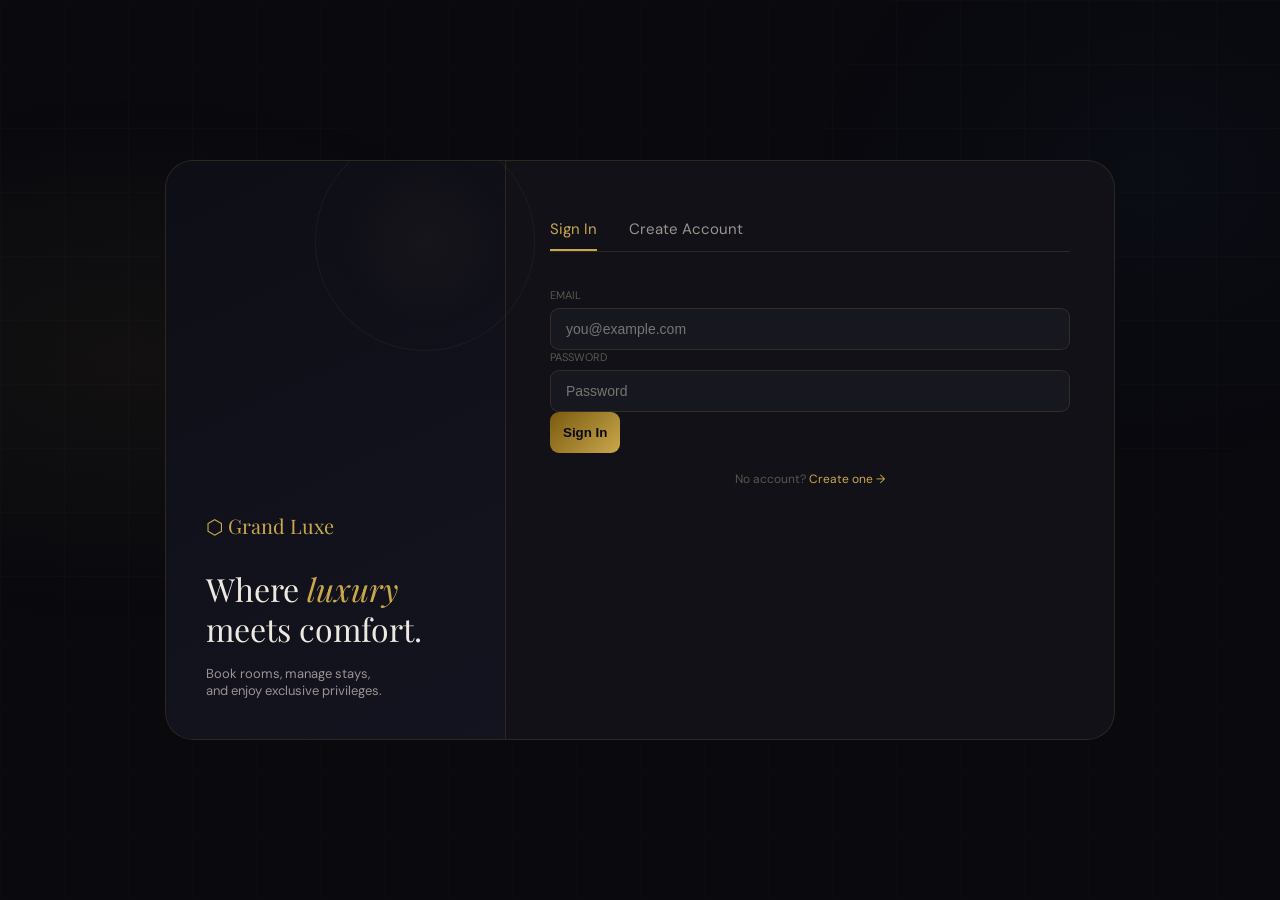
==== views/index.html @ 8d6f1d57 "hend" ====
<!DOCTYPE html>
<html lang="ar">
<head>
  <meta charset="UTF-8">
  <meta name="viewport" content="width=device-width, initial-scale=1.0">
  <title>Grand Luxe</title>
  <link href="https://fonts.googleapis.com/css2?family=Playfair+Display:ital,wght@0,400;0,600;0,700;1,400&family=DM+Sans:wght@300;400;500;600&display=swap" rel="stylesheet">
 <link rel="stylesheet" href="../public/style.css">
</head>

<body>

<div class="ambient"></div>
<div class="grid-overlay"></div>

<div class="auth-wrapper">
  <div class="auth-shell">

    <!-- LEFT -->
    <div class="auth-left">
      <div class="auth-orb"></div>
      <div class="auth-logo">⬡ Grand Luxe</div>
      <div class="auth-title">Where <em>luxury</em><br>meets comfort.</div>
      <div class="auth-sub">Book rooms, manage stays,<br>and enjoy exclusive privileges.</div>
    </div>

    <!-- RIGHT -->
    <div class="auth-right">

      <!-- TABS -->
      <div class="auth-tabs">
        <div class="auth-tab active" data-tab="login">Sign In</div>
        <div class="auth-tab" data-tab="signup">Create Account</div>
      </div>

      <!-- LOGIN -->
      <div class="auth-form active" id="form-login">
       <form action="../controllers/AuthController.php?action=login" method="POST">
          <div class="field">
            <label>Email</label>
            <input type="email" name="email" placeholder="you@example.com" required>
          </div>
          <div class="field">
            <label>Password</label>
            <input type="password" name="password" placeholder="Password" required>
          </div>
          <button type="submit" class="btn-auth">Sign In</button>
        </form>
        <div class="auth-footer">
          No account? <span class="link" data-tab="signup">Create one →</span>
        </div>
      </div>

      <!-- SIGNUP -->
      <div class="auth-form" id="form-signup">
        <form action="../controllers/AuthController.php?action=signup" method="POST">
          <div class="field-row">
            <div class="field">
              <label>First Name</label>
              <input type="text" name="fname" placeholder="First Name" required>
              <span class="field-err">Required.</span>
            </div>
            <div class="field">
              <label>Last Name</label>
              <input type="text" name="lname" placeholder="Last Name" required>
              <span class="field-err">Required.</span>
            </div>
          </div>
          <div class="field">
            <label>Email</label>
            <input type="email" name="email" placeholder="you@example.com" required>
            <span class="field-err">Valid email required.</span>
          </div>
          <div class="field-row">
            <div class="field">
              <label>Password</label>
              <input type="password" name="password" placeholder="Password" required>
              <span class="field-err">Min 6 characters.</span>
            </div>
            <div class="field">
              <label>Confirm Password</label>
              <input type="password" name="confirm_password" placeholder="Confirm Password" required>
              <span class="field-err">Doesn't match.</span>
            </div>
          </div>
          <button type="submit" class="btn-auth">Create Account</button>
        </form>
        <div class="auth-footer">
          Have an account? <span class="link" data-tab="login">Sign in →</span>
        </div>
      </div>

    </div><!-- end auth-right -->
  </div><!-- end auth-shell -->
</div><!-- end auth-wrapper -->

<div id="toast"></div>

<script src="../public/script.js"></script>

<script>
document.querySelectorAll('.auth-tab, .link[data-tab]').forEach(el => {
  el.addEventListener('click', () => {
    const tab = el.getAttribute('data-tab');
    const loginForm  = document.getElementById('form-login');
    const signupForm = document.getElementById('form-signup');

    if (tab === 'login') {
      loginForm.classList.add('active');
      signupForm.classList.remove('active');
    }
    if (tab === 'signup') {
      signupForm.classList.add('active');
      loginForm.classList.remove('active');
    }

    document.querySelectorAll('.auth-tab').forEach(t => t.classList.remove('active'));
    if (el.classList.contains('auth-tab')) el.classList.add('active');
  });
});
</script>

</body>
</html>
---- public/style.css ----
:root {
  --gold: #C9A84C;
  --gold-light: #E8C97A;
  --gold-dark: #7A5A10;
  --bg: #09090E;
  --surface: #111117;
  --surface2: #17171F;
  --surface3: #1E1E28;
  --border: rgba(201, 168, 76, .15);
  --text: #EDE9E0;
  --text-sub: #9A9490;
  --text-muted: #5A5650;
  --green: #4CAF7D;
  --red: #E05A5A;
  --blue: #4A90D9;
  --purple: #9B6DD4;
  --r: 14px;
  --rs: 9px;
}

* {
  margin: 0;
  padding: 0;
  box-sizing: border-box;
}

body {
  font-family: 'DM Sans', sans-serif;
  background: var(--bg);
  color: var(--text);
  height: 100vh;
  overflow: hidden;
}

.ambient {
  position: fixed;
  inset: 0;
  pointer-events: none;
  z-index: 0;
  background: radial-gradient(ellipse 60% 50% at 10% 40%, rgba(201, 168, 76, .05) 0%, transparent 60%),
              radial-gradient(ellipse 50% 60% at 90% 20%, rgba(74, 144, 217, .03) 0%, transparent 55%);
}

.grid-overlay {
  position: fixed;
  inset: 0;
  pointer-events: none;
  z-index: 0;
  opacity: .018;
  background: linear-gradient(var(--gold) 1px, transparent 1px),
              linear-gradient(90deg, var(--gold) 1px, transparent 1px);
  background-size: 64px 64px;
}

/* Auth Styles */
.auth-wrapper {
  position: relative;
  z-index: 2;
  height: 100vh;
  display: flex;
  align-items: center;
  justify-content: center;
  padding: 20px;
}

.auth-shell {
  display: flex;
  width: 950px;
  max-width: 100%;
  min-height: 580px;
  border: 1px solid var(--border);
  border-radius: 28px;
  overflow: hidden;
  background: var(--surface);
}

.auth-left {
  width: 340px;
  background: linear-gradient(155deg, #0E0E16, #141420);
  border-right: 1px solid var(--border);
  padding: 40px;
  display: flex;
  flex-direction: column;
  justify-content: flex-end;
  position: relative;
}

.auth-left .auth-orb {
  position: absolute;
  top: -30px;
  right: -30px;
  width: 220px;
  height: 220px;
  border-radius: 50%;
  border: 1px solid rgba(201, 168, 76, .07);
  background: radial-gradient(circle, rgba(201, 168, 76, .04), transparent 60%);
}

.auth-logo {
  font-family: 'Playfair Display', serif;
  font-size: 20px;
  color: var(--gold);
  margin-bottom: 30px;
  position: relative;
  z-index: 1;
}

.auth-title {
  font-family: 'Playfair Display', serif;
  font-size: 32px;
  line-height: 1.25;
  margin-bottom: 16px;
  position: relative;
  z-index: 1;
}

.auth-title em {
  color: var(--gold);
  font-style: italic;
}

.auth-sub {
  font-size: 13px;
  color: var(--text-sub);
  position: relative;
  z-index: 1;
}

.auth-right {
  flex: 1;
  padding: 48px 44px;
}

.auth-tabs {
  display: flex;
  gap: 32px;
  margin-bottom: 36px;
  border-bottom: 1px solid var(--border);
}

.auth-tab {
  padding: 10px 0;
  font-size: 15px;
  color: var(--text-sub);
  cursor: pointer;
  border-bottom: 2px solid transparent;
}

.auth-tab.active {
  color: var(--gold);
  border-bottom-color: var(--gold);
}

.auth-form {
  display: none;
  flex-direction: column;
  gap: 18px;
}

.auth-form.active {
  display: flex;
}

.field {
  display: flex;
  flex-direction: column;
  gap: 6px;
}

.field-row {
  display: grid;
  grid-template-columns: 1fr 1fr;
  gap: 16px;
}

.field label {
  font-size: 11px;
  text-transform: uppercase;
  color: var(--text-muted);
}

.field input,
.field select {
  background: var(--surface2);
  border: 1px solid var(--border);
  border-radius: var(--rs);
  padding: 12px 15px;
  color: var(--text);
  font-size: 14px;
  outline: none;
}

.field input:focus {
  border-color: var(--gold);
}

.field-err {
  font-size: 11px;
  color: var(--red);
  display: none;
}

.field.err input {
  border-color: var(--red);
}

.field.err .field-err {
  display: block;
}

.btn-auth {
  padding: 13px;
  border-radius: var(--rs);
  border: none;
  background: linear-gradient(135deg, var(--gold-dark), var(--gold));
  color: #09090E;
  font-weight: 700;
  cursor: pointer;
}

.btn-auth:hover {
  transform: translateY(-1px);
}

.divider {
  display: flex;
  align-items: center;
  gap: 12px;
  color: var(--text-muted);
  font-size: 12px;
}

.divider::before,
.divider::after {
  content: '';
  flex: 1;
  height: 1px;
  background: var(--border);
}

.demo-buttons {
  display: grid;
  grid-template-columns: 1fr 1fr;
  gap: 12px;
}

.btn-demo {
  padding: 11px;
  border-radius: var(--rs);
  border: 1px solid var(--border);
  background: var(--surface2);
  color: var(--text-sub);
  cursor: pointer;
}

.btn-demo:hover {
  border-color: var(--gold);
  color: var(--gold);
}

.auth-footer {
  font-size: 12px;
  text-align: center;
  color: var(--text-muted);
}

.auth-footer .link {
  color: var(--gold);
  cursor: pointer;
}

/* Toast */
#toast {
  position: fixed;
  bottom: 30px;
  left: 50%;
  transform: translateX(-50%) translateY(80px);
  background: var(--surface);
  border: 1px solid var(--border);
  border-radius: 12px;
  padding: 12px 24px;
  font-size: 13px;
  z-index: 1000;
  transition: transform .35s;
  white-space: nowrap;
}

#toast.show {
  transform: translateX(-50%) translateY(0);
}

#toast.success {
  border-color: rgba(76, 175, 125, .4);
  color: var(--green);
}

#toast.error {
  border-color: rgba(224, 90, 90, .4);
  color: var(--red);
}

.spin {
  display: inline-block;
  width: 14px;
  height: 14px;
  border: 2px solid rgba(0, 0, 0, .3);
  border-top-color: #09090E;
  border-radius: 50%;
  animation: spin .7s linear infinite;
  vertical-align: middle;
  margin-right: 6px;
}

@keyframes spin {
  from { transform: rotate(0deg); }
  to { transform: rotate(360deg); }
}

@media (max-width: 780px) {
  .auth-left {
    display: none;
  }
}

/* Scrollbar */
::-webkit-scrollbar {
  width: 6px;
}

::-webkit-scrollbar-track {
  background: var(--surface);
}

::-webkit-scrollbar-thumb {
  background: var(--border);
  border-radius: 3px;
}
    /* Guest Portal Specific Styles */
    .topbar {
      position: sticky;
      top: 0;
      z-index: 50;
      background: rgba(9, 9, 14, .95);
      backdrop-filter: blur(20px);
      border-bottom: 1px solid var(--border);
      padding: 0 36px;
      height: 65px;
      display: flex;
      align-items: center;
      justify-content: space-between;
    }

    .topbar-logo {
      font-family: 'Playfair Display', serif;
      font-size: 18px;
      color: var(--gold);
    }

    .topbar-nav {
      display: flex;
      gap: 8px;
    }

    .tnav {
      padding: 8px 18px;
      border-radius: 10px;
      font-size: 13px;
      color: var(--text-sub);
      cursor: pointer;
      transition: all .2s;
    }

    .tnav:hover {
      background: var(--surface2);
      color: var(--text);
    }

    .tnav.active {
      background: rgba(201, 168, 76, .12);
      color: var(--gold);
    }

    .topbar-user {
      display: flex;
      align-items: center;
      gap: 12px;
      cursor: pointer;
      padding: 6px 14px;
      border-radius: 12px;
      transition: background .2s;
    }

    .topbar-user:hover {
      background: var(--surface2);
    }

    .tav {
      width: 36px;
      height: 36px;
      border-radius: 50%;
      background: linear-gradient(135deg, var(--gold-dark), var(--gold));
      display: flex;
      align-items: center;
      justify-content: center;
      font-size: 14px;
      font-weight: 700;
      color: var(--bg);
    }

    .app-body {
      flex: 1;
      overflow-y: auto;
      padding: 28px 36px;
    }

    .subpage {
      display: none;
    }

    .subpage.active {
      display: block;
    }

    /* Cards */
    .card {
      background: var(--surface);
      border: 1px solid var(--border);
      border-radius: var(--r);
      overflow: hidden;
    }

    .card-head {
      padding: 16px 22px;
      border-bottom: 1px solid var(--border);
      display: flex;
      align-items: center;
      justify-content: space-between;
    }

    .card-title {
      font-family: 'Playfair Display', serif;
      font-size: 16px;
    }

    .card-body {
      padding: 20px;
    }

    /* Buttons */
    .btn {
      padding: 8px 18px;
      border-radius: var(--rs);
      border: none;
      cursor: pointer;
      font-family: 'DM Sans', sans-serif;
      font-size: 13px;
      font-weight: 500;
      transition: all .2s;
    }

    .btn-g {
      background: linear-gradient(135deg, var(--gold-dark), var(--gold));
      color: var(--bg);
      font-weight: 700;
    }

    .btn-g:hover {
      transform: translateY(-1px);
      box-shadow: 0 4px 16px rgba(201, 168, 76, .3);
    }

    .btn-o {
      background: transparent;
      border: 1px solid var(--border);
      color: var(--text-sub);
    }

    .btn-o:hover {
      border-color: var(--gold);
      color: var(--gold);
    }

    .btn-r {
      background: transparent;
      border: 1px solid rgba(224, 90, 90, .3);
      color: var(--red);
    }

    .btn-r:hover {
      background: rgba(224, 90, 90, .08);
    }

    /* Forms */
    .fgrid {
      display: grid;
      grid-template-columns: 1fr 1fr;
      gap: 16px;
    }

    .fg {
      display: flex;
      flex-direction: column;
      gap: 6px;
    }

    .fg label {
      font-size: 11px;
      text-transform: uppercase;
      color: var(--text-muted);
    }

    .fg input, .fg textarea {
      background: var(--surface2);
      border: 1px solid var(--border);
      border-radius: var(--rs);
      padding: 10px 14px;
      color: var(--text);
      font-size: 14px;
      outline: none;
    }

    .fg input:focus, .fg textarea:focus {
      border-color: var(--gold);
    }

    /* Rooms Grid */
    .rooms-grid {
      display: grid;
      grid-template-columns: repeat(auto-fill, minmax(320px, 1fr));
      gap: 22px;
    }

    .room-card {
      background: var(--surface);
      border: 1px solid var(--border);
      border-radius: var(--r);
      overflow: hidden;
      transition: all .25s;
    }

    .room-card:hover {
      border-color: var(--gold);
      transform: translateY(-3px);
    }
    /* ===== Rating Modal ===== */
.modal {
  position: fixed;
  inset: 0;
  background: rgba(0,0,0,.6);
  display: none;
  align-items: center;
  justify-content: center;
  z-index: 999;
}

.modal-box {
  background: var(--surface);
  border: 1px solid var(--border);
  padding: 20px;
  border-radius: 14px;
  width: 340px;
}

.stars {
  display: flex;
  gap: 6px;
  margin: 10px 0;
}

.stars span {
  font-size: 28px;
  cursor: pointer;
  color: #444;
  transition: 0.2s;
}

.stars span:hover {
  color: gold;
  transform: scale(1.1);
}

.modal-box textarea {
  width: 100%;
  margin-top: 10px;
  padding: 10px;
  border-radius: 10px;
  border: 1px solid var(--border);
  background: var(--surface2);
  color: var(--text);
  resize: none;
}

.modal-actions {
  display: flex;
  justify-content: space-between;
  margin-top: 15px;
}
    .room-img {
      height: 140px;
      background: linear-gradient(135deg, var(--surface2), var(--surface3));
      display: flex;
      align-items: center;
      justify-content: center;
      font-size: 48px;
      position: relative;
    }

    .room-status {
      position: absolute;
      top: 12px;
      right: 12px;
      background: rgba(9, 9, 14, .9);
      padding: 4px 12px;
      border-radius: 20px;
      font-size: 11px;
    }

    .room-status.available {
      color: var(--green);
      border: 1px solid rgba(76, 175, 125, .3);
    }

    .room-status.unavailable {
      color: var(--red);
      border: 1px solid rgba(224, 90, 90, .3);
    }

    .room-info {
      padding: 16px;
    }

    .room-type {
      font-size: 10px;
      color: var(--gold);
      text-transform: uppercase;
      letter-spacing: 2px;
    }

    .room-name {
      font-family: 'Playfair Display', serif;
      font-size: 18px;
      margin: 6px 0;
    }

    .room-desc {
      font-size: 12px;
      color: var(--text-sub);
      line-height: 1.5;
      margin-bottom: 12px;
    }

    .room-features {
      display: flex;
      gap: 6px;
      flex-wrap: wrap;
      margin-bottom: 14px;
    }

    .feature {
      background: var(--surface2);
      padding: 3px 10px;
      border-radius: 6px;
      font-size: 11px;
      color: var(--text-sub);
    }

    .room-footer {
      display: flex;
      justify-content: space-between;
      align-items: center;
    }

    .room-price {
      font-family: 'Playfair Display', serif;
      font-size: 22px;
      color: var(--gold);
    }

    .room-price small {
      font-size: 11px;
      color: var(--text-muted);
    }

    /* Booking Layout */
    .booking-layout {
      display: grid;
      grid-template-columns: 1fr 340px;
      gap: 24px;
    }

    .booking-summary {
      background: var(--surface);
      border: 1px solid var(--border);
      border-radius: var(--r);
      padding: 24px;
      position: sticky;
      top: 20px;
    }

    .summary-img {
      height: 100px;
      background: linear-gradient(135deg, var(--surface2), var(--surface3));
      border-radius: 12px;
      display: flex;
      align-items: center;
      justify-content: center;
      font-size: 40px;
      margin-bottom: 16px;
    }

    .summary-row {
      display: flex;
      justify-content: space-between;
      padding: 8px 0;
      border-bottom: 1px solid rgba(201, 168, 76, .08);
    }

    .summary-total {
      display: flex;
      justify-content: space-between;
      padding: 12px 0 0;
      font-weight: 700;
      font-size: 18px;
      color: var(--gold);
    }

    /* Profile Layout */
    .profile-layout {
      display: grid;
      grid-template-columns: 280px 1fr;
      gap: 24px;
    }

    .profile-card {
      background: var(--surface);
      border: 1px solid var(--border);
      border-radius: var(--r);
      padding: 28px;
      text-align: center;
    }

    .profile-avatar {
      width: 90px;
      height: 90px;
      border-radius: 50%;
      background: linear-gradient(135deg, var(--gold-dark), var(--gold));
      display: flex;
      align-items: center;
      justify-content: center;
      font-size: 32px;
      font-weight: 700;
      color: var(--bg);
      margin: 0 auto 16px;
    }

    .badge {
      display: inline-block;
      padding: 4px 12px;
      border-radius: 20px;
      font-size: 11px;
    }

    .b-green { background: rgba(76, 175, 125, .15); color: var(--green); }
    .b-gold { background: rgba(201, 168, 76, .15); color: var(--gold); }
    .b-red { background: rgba(224, 90, 90, .15); color: var(--red); }

    .table-wrapper {
      overflow-x: auto;
    }

    table {
      width: 100%;
      border-collapse: collapse;
    }

    th, td {
      padding: 12px 14px;
      text-align: left;
      font-size: 13px;
      border-bottom: 1px solid rgba(201, 168, 76, .06);
    }

    th {
      color: var(--text-muted);
      font-weight: 500;
      font-size: 11px;
      text-transform: uppercase;
      letter-spacing: 1px;
    }

    .section-header {
      margin-bottom: 24px;
    }

    .section-header h1 {
      font-family: 'Playfair Display', serif;
      font-size: 28px;
    }

    .section-header p {
      color: var(--text-sub);
      font-size: 13px;
    }

    .filter-bar {
      background: var(--surface);
      border: 1px solid var(--border);
      border-radius: var(--r);
      padding: 18px 22px;
      margin-bottom: 24px;
      display: flex;
      gap: 16px;
      flex-wrap: wrap;
      align-items: flex-end;
    }

    .filter-group {
      display: flex;
      flex-direction: column;
      gap: 6px;
    }

    .filter-group label {
      font-size: 10px;
      text-transform: uppercase;
      color: var(--text-muted);
    }

    .filter-group input, .filter-group select {
      background: var(--surface2);
      border: 1px solid var(--border);
      border-radius: var(--rs);
      padding: 9px 13px;
      color: var(--text);
      font-size: 13px;
      width: 140px;
    }

    .divider {
      height: 1px;
      background: linear-gradient(90deg, transparent, var(--gold), transparent);
      margin: 20px 0;
    }
    /* Manager Portal Specific Styles */
    .topbar {
      position: sticky;
      top: 0;
      z-index: 50;
      background: rgba(9, 9, 14, .95);
      backdrop-filter: blur(20px);
      border-bottom: 1px solid var(--border);
      padding: 0 36px;
      height: 65px;
      display: flex;
      align-items: center;
      justify-content: space-between;
    }

    .topbar-logo {
      font-family: 'Playfair Display', serif;
      font-size: 18px;
      color: var(--gold);
    }

    .topbar-nav {
      display: flex;
      gap: 8px;
    }

    .tnav {
      padding: 8px 18px;
      border-radius: 10px;
      font-size: 13px;
      color: var(--text-sub);
      cursor: pointer;
      transition: all .2s;
    }

    .tnav:hover {
      background: var(--surface2);
      color: var(--text);
    }

    .tnav.active {
      background: rgba(201, 168, 76, .12);
      color: var(--gold);
    }

    .app-body {
      flex: 1;
      overflow-y: auto;
      padding: 28px 36px;
    }

    .subpage {
      display: none;
    }

    .subpage.active {
      display: block;
    }

    /* KPI Cards */
    .kpi-grid {
      display: grid;
      grid-template-columns: repeat(4, 1fr);
      gap: 20px;
      margin-bottom: 28px;
    }

    .kpi-card {
      background: var(--surface);
      border: 1px solid var(--border);
      border-radius: var(--r);
      padding: 20px;
      transition: all .2s;
    }

    .kpi-card:hover {
      border-color: var(--gold);
      transform: translateY(-2px);
    }

    .kpi-icon {
      font-size: 28px;
      margin-bottom: 12px;
    }

    .kpi-value {
      font-family: 'Playfair Display', serif;
      font-size: 32px;
      font-weight: 700;
    }

    .kpi-label {
      font-size: 12px;
      color: var(--text-muted);
      margin-top: 5px;
    }

    /* Two Column Layout */
    .two-columns {
      display: grid;
      grid-template-columns: 1fr 1fr;
      gap: 24px;
      margin-bottom: 24px;
    }

    /* Cards */
    .card {
      background: var(--surface);
      border: 1px solid var(--border);
      border-radius: var(--r);
      overflow: hidden;
    }

    .card-header {
      padding: 16px 22px;
      border-bottom: 1px solid var(--border);
      display: flex;
      justify-content: space-between;
      align-items: center;
    }

    .card-title {
      font-family: 'Playfair Display', serif;
      font-size: 16px;
    }

    /* Tables */
    .table-wrapper {
      overflow-x: auto;
    }

    table {
      width: 100%;
      border-collapse: collapse;
    }

    th, td {
      padding: 12px 14px;
      text-align: left;
      font-size: 13px;
      border-bottom: 1px solid rgba(201, 168, 76, .06);
    }

    th {
      color: var(--text-muted);
      font-weight: 500;
      font-size: 11px;
      text-transform: uppercase;
      letter-spacing: 1px;
    }

    tr:hover td {
      background: rgba(201, 168, 76, .02);
    }

    /* Badges */
    .badge {
      display: inline-block;
      padding: 4px 12px;
      border-radius: 20px;
      font-size: 11px;
    }

    .b-green { background: rgba(76, 175, 125, .15); color: var(--green); }
    .b-gold { background: rgba(201, 168, 76, .15); color: var(--gold); }
    .b-red { background: rgba(224, 90, 90, .15); color: var(--red); }
    .b-blue { background: rgba(74, 144, 217, .15); color: var(--blue); }

    /* Buttons */
    .btn {
      padding: 6px 14px;
      border-radius: var(--rs);
      border: none;
      cursor: pointer;
      font-size: 12px;
      font-weight: 500;
      transition: all .2s;
    }

    .btn-sm {
      padding: 4px 10px;
      font-size: 11px;
    }

    .btn-success {
      background: rgba(76, 175, 125, .15);
      color: var(--green);
      border: 1px solid rgba(76, 175, 125, .3);
    }

    .btn-success:hover {
      background: rgba(76, 175, 125, .25);
    }

    .btn-danger {
      background: rgba(224, 90, 90, .15);
      color: var(--red);
      border: 1px solid rgba(224, 90, 90, .3);
    }

    .btn-danger:hover {
      background: rgba(224, 90, 90, .25);
    }

    .btn-warning {
      background: rgba(201, 168, 76, .15);
      color: var(--gold);
      border: 1px solid rgba(201, 168, 76, .3);
    }

    /* Filter Bar */
    .filter-bar {
      background: var(--surface);
      border: 1px solid var(--border);
      border-radius: var(--r);
      padding: 16px 20px;
      margin-bottom: 24px;
      display: flex;
      gap: 16px;
      flex-wrap: wrap;
      align-items: flex-end;
    }

    .filter-group {
      display: flex;
      flex-direction: column;
      gap: 6px;
    }

    .filter-group label {
      font-size: 10px;
      text-transform: uppercase;
      color: var(--text-muted);
    }

    .filter-group input, .filter-group select {
      background: var(--surface2);
      border: 1px solid var(--border);
      border-radius: var(--rs);
      padding: 8px 12px;
      color: var(--text);
      font-size: 13px;
    }

    /* Guest Row */
    .guest-list {
      max-height: 300px;
      overflow-y: auto;
    }

    .guest-item {
      display: flex;
      align-items: center;
      gap: 14px;
      padding: 12px 20px;
      border-bottom: 1px solid rgba(201, 168, 76, .05);
    }

    .guest-avatar {
      width: 38px;
      height: 38px;
      border-radius: 50%;
      background: linear-gradient(135deg, var(--gold-dark), var(--gold));
      display: flex;
      align-items: center;
      justify-content: center;
      font-weight: 700;
      color: var(--bg);
    }

    .guest-info {
      flex: 1;
    }

    .guest-name {
      font-size: 13px;
      font-weight: 500;
    }

    .guest-email {
      font-size: 11px;
      color: var(--text-muted);
    }

    /* Blacklist */
    .blacklist-item {
      display: flex;
      justify-content: space-between;
      align-items: center;
      padding: 14px 0;
      border-bottom: 1px solid rgba(201, 168, 76, .07);
    }

    .section-header {
      margin-bottom: 24px;
    }

    .section-header h1 {
      font-family: 'Playfair Display', serif;
      font-size: 28px;
    }

    .section-header p {
      color: var(--text-sub);
      font-size: 13px;
    }

    .form-grid {
      display: grid;
      grid-template-columns: 1fr 1fr;
      gap: 16px;
    }

    .form-field {
      display: flex;
      flex-direction: column;
      gap: 6px;
    }
:root {
  --gold: #c9a84c;
  --gold-dark: #7a5a10;
  --bg: #09090e;
  --surface: #111117;
  --surface2: #17171f;
  --border: rgba(201, 168, 76, 0.15);
  --text: #ede9e0;
  --text-sub: #9a9490;
  --r: 14px;
  --rs: 9px;
}

* {
  margin: 0;
  padding: 0;
  box-sizing: border-box;
}

body {
  font-family: "DM Sans", sans-serif;
  background: var(--bg);
  color: var(--text);
}

.topbar {
  height: 64px;
  padding: 0 32px;
  display: flex;
  align-items: center;
  justify-content: space-between;
  border-bottom: 1px solid var(--border);
  background: rgba(9, 9, 14, 0.96);
  position: sticky;
  top: 0;
}

.logo {
  font-family: "Playfair Display", serif;
  color: var(--gold);
  font-size: 18px;
}

.app-body {
  padding: 28px 32px;
}

.section-header {
  margin-bottom: 24px;
}

.section-header h1 {
  font-family: "Playfair Display", serif;
  font-size: 28px;
  margin-bottom: 6px;
}

.section-header p {
  color: var(--text-sub);
  font-size: 13px;
}

.filter-bar,
.card {
  background: var(--surface);
  border: 1px solid var(--border);
  border-radius: var(--r);
}

.filter-bar {
  padding: 18px 20px;
  margin-bottom: 22px;
  display: flex;
  gap: 14px;
  align-items: end;
}

.two-columns {
  display: grid;
  grid-template-columns: 1fr;
  gap: 22px;
  margin-bottom: 24px;
}

.card-head {
  padding: 16px 20px;
  border-bottom: 1px solid var(--border);
}

.card-title {
  font-family: "Playfair Display", serif;
  font-size: 16px;
}

.card-body {
  padding: 20px;
}

.form-grid {
  display: grid;
  grid-template-columns: repeat(2, 1fr);
  gap: 16px;
}

.fg {
  display: flex;
  flex-direction: column;
  gap: 6px;
}

.fg label {
  font-size: 11px;
  color: var(--text-sub);
  text-transform: uppercase;
}

.fg input,
.fg select {
  background: var(--surface2);
  border: 1px solid var(--border);
  border-radius: var(--rs);
  padding: 10px 12px;
  color: var(--text);
  outline: none;
}

.fg input:focus,
.fg select:focus {
  border-color: var(--gold);
}

.btn {
  padding: 10px 16px;
  border: none;
  border-radius: var(--rs);
  cursor: pointer;
  background: linear-gradient(135deg, var(--gold-dark), var(--gold));
  color: #09090e;
  font-weight: 700;
}

.btn:hover {
  transform: translateY(-1px);
}

.table-wrapper {
  overflow-x: auto;
}

table {
  width: 100%;
  border-collapse: collapse;
}

th,
td {
  padding: 12px 14px;
  text-align: left;
  border-bottom: 1px solid rgba(201, 168, 76, 0.06);
  font-size: 13px;
}

th {
  color: var(--text-sub);
  font-size: 11px;
  text-transform: uppercase;
}

#charge-total {
  color: var(--gold);
  font-weight: 700;
  margin-left: 8px;
}

@media (max-width: 760px) {
  .form-grid {
    grid-template-columns: 1fr;
  }

  .filter-bar {
    flex-direction: column;
    align-items: stretch;
  }
}
    .form-field label {
      font-size: 11px;
      text-transform: uppercase;
      color: var(--text-muted);
    }

    .form-field input, .form-field textarea {
      background: var(--surface2);
      border: 1px solid var(--border);
      border-radius: var(--rs);
      padding: 10px 14px;
      color: var(--text);
      font-size: 14px;
      outline: none;
    }

    .form-field input:focus, .form-field textarea:focus {
      border-color: var(--gold);
    }

    .full-width {
      grid-column: 1 / -1;
    }
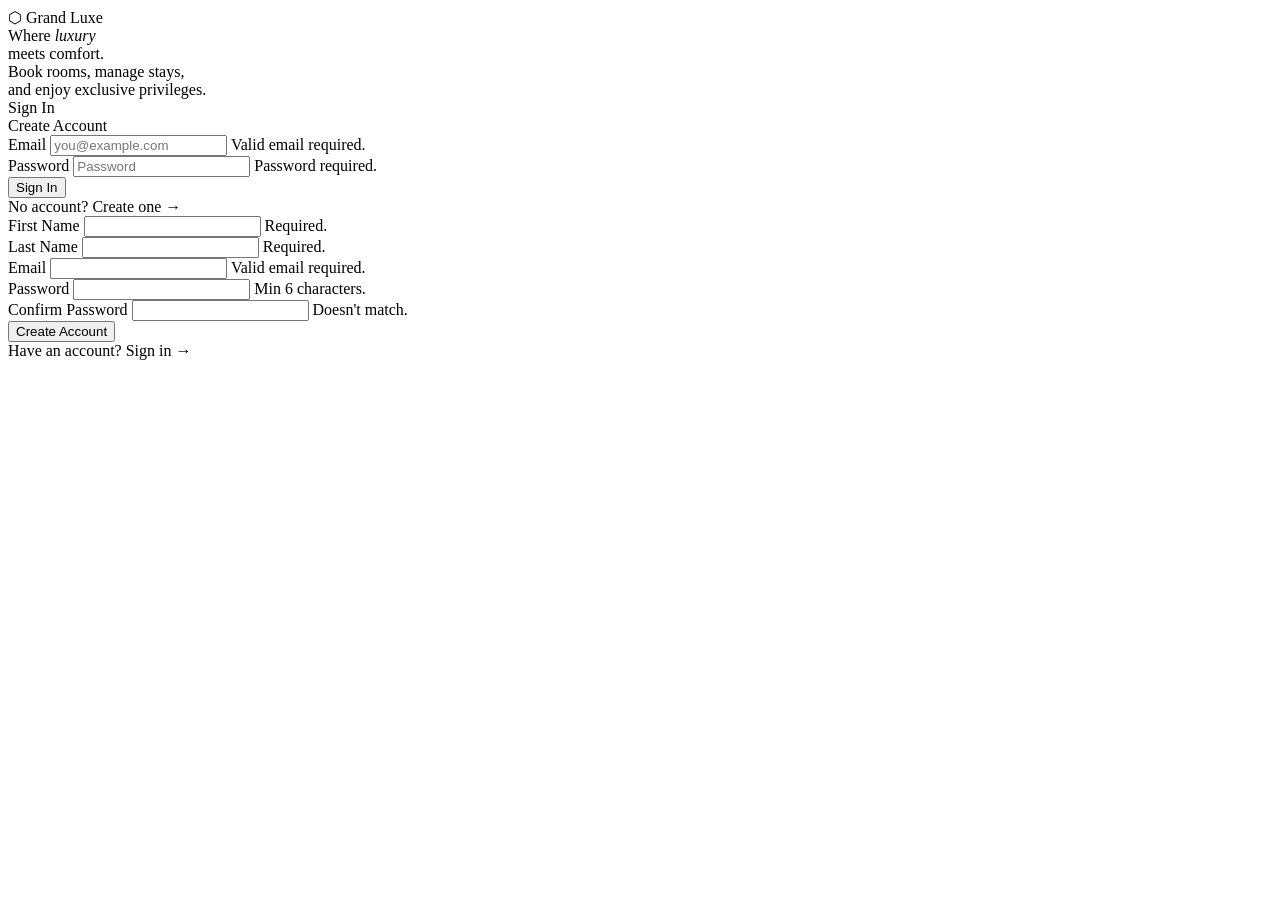
==== commit bc9c7be2: "Refactor: Restructured project folders and updated PHP/HTML files" ====
--- a/views/index.html
+++ b/views/index.html
@@ -4,8 +4,9 @@
   <meta charset="UTF-8">
   <meta name="viewport" content="width=device-width, initial-scale=1.0">
   <title>Grand Luxe</title>
+
   <link href="https://fonts.googleapis.com/css2?family=Playfair+Display:ital,wght@0,400;0,600;0,700;1,400&family=DM+Sans:wght@300;400;500;600&display=swap" rel="stylesheet">
- <link rel="stylesheet" href="../public/style.css">
+  <link rel="stylesheet" href="style.css">
 </head>
 
 <body>
@@ -35,87 +36,101 @@
 
       <!-- LOGIN -->
       <div class="auth-form active" id="form-login">
-       <form action="../controllers/AuthController.php?action=login" method="POST">
-          <div class="field">
-            <label>Email</label>
-            <input type="email" name="email" placeholder="you@example.com" required>
-          </div>
-          <div class="field">
-            <label>Password</label>
-            <input type="password" name="password" placeholder="Password" required>
-          </div>
-          <button type="submit" class="btn-auth">Sign In</button>
-        </form>
+
+        <div class="field">
+          <label>Email</label>
+          <input type="email" id="li-email" placeholder="you@example.com">
+          <span class="field-err">Valid email required.</span>
+        </div>
+
+        <div class="field">
+          <label>Password</label>
+          <input type="password" id="li-pass" placeholder="Password">
+          <span class="field-err">Password required.</span>
+        </div>
+
+        <button class="btn-auth" id="btn-li">Sign In</button>
         <div class="auth-footer">
           No account? <span class="link" data-tab="signup">Create one →</span>
         </div>
+
       </div>
 
       <!-- SIGNUP -->
       <div class="auth-form" id="form-signup">
-        <form action="../controllers/AuthController.php?action=signup" method="POST">
-          <div class="field-row">
-            <div class="field">
-              <label>First Name</label>
-              <input type="text" name="fname" placeholder="First Name" required>
-              <span class="field-err">Required.</span>
-            </div>
-            <div class="field">
-              <label>Last Name</label>
-              <input type="text" name="lname" placeholder="Last Name" required>
-              <span class="field-err">Required.</span>
-            </div>
+
+        <div class="field-row">
+          <div class="field">
+            <label>First Name</label>
+            <input type="text" id="su-fn">
+            <span class="field-err">Required.</span>
           </div>
+
           <div class="field">
-            <label>Email</label>
-            <input type="email" name="email" placeholder="you@example.com" required>
-            <span class="field-err">Valid email required.</span>
+            <label>Last Name</label>
+            <input type="text" id="su-ln">
+            <span class="field-err">Required.</span>
           </div>
-          <div class="field-row">
-            <div class="field">
-              <label>Password</label>
-              <input type="password" name="password" placeholder="Password" required>
-              <span class="field-err">Min 6 characters.</span>
-            </div>
-            <div class="field">
-              <label>Confirm Password</label>
-              <input type="password" name="confirm_password" placeholder="Confirm Password" required>
-              <span class="field-err">Doesn't match.</span>
-            </div>
+        </div>
+
+        <div class="field">
+          <label>Email</label>
+          <input type="email" id="su-em">
+          <span class="field-err">Valid email required.</span>
+        </div>
+
+        <div class="field-row">
+          <div class="field">
+            <label>Password</label>
+            <input type="password" id="su-pw">
+            <span class="field-err">Min 6 characters.</span>
           </div>
-          <button type="submit" class="btn-auth">Create Account</button>
-        </form>
+
+          <div class="field">
+            <label>Confirm Password</label>
+            <input type="password" id="su-pw2">
+            <span class="field-err">Doesn't match.</span>
+          </div>
+        </div>
+
+        <button class="btn-auth" id="btn-su">Create Account</button>
+
         <div class="auth-footer">
           Have an account? <span class="link" data-tab="login">Sign in →</span>
         </div>
+
       </div>
 
-    </div><!-- end auth-right -->
-  </div><!-- end auth-shell -->
-</div><!-- end auth-wrapper -->
+    </div>
+  </div>
+</div>
 
 <div id="toast"></div>
 
-<script src="../public/script.js"></script>
+<script src="script.js"></script>
 
 <script>
+// TAB SWITCH ONLY
 document.querySelectorAll('.auth-tab, .link[data-tab]').forEach(el => {
   el.addEventListener('click', () => {
+
     const tab = el.getAttribute('data-tab');
-    const loginForm  = document.getElementById('form-login');
+
+    const loginForm = document.getElementById('form-login');
     const signupForm = document.getElementById('form-signup');
 
     if (tab === 'login') {
       loginForm.classList.add('active');
       signupForm.classList.remove('active');
     }
+
     if (tab === 'signup') {
       signupForm.classList.add('active');
       loginForm.classList.remove('active');
     }
 
     document.querySelectorAll('.auth-tab').forEach(t => t.classList.remove('active'));
-    if (el.classList.contains('auth-tab')) el.classList.add('active');
+    el.classList.add('active');
   });
 });
 </script>
